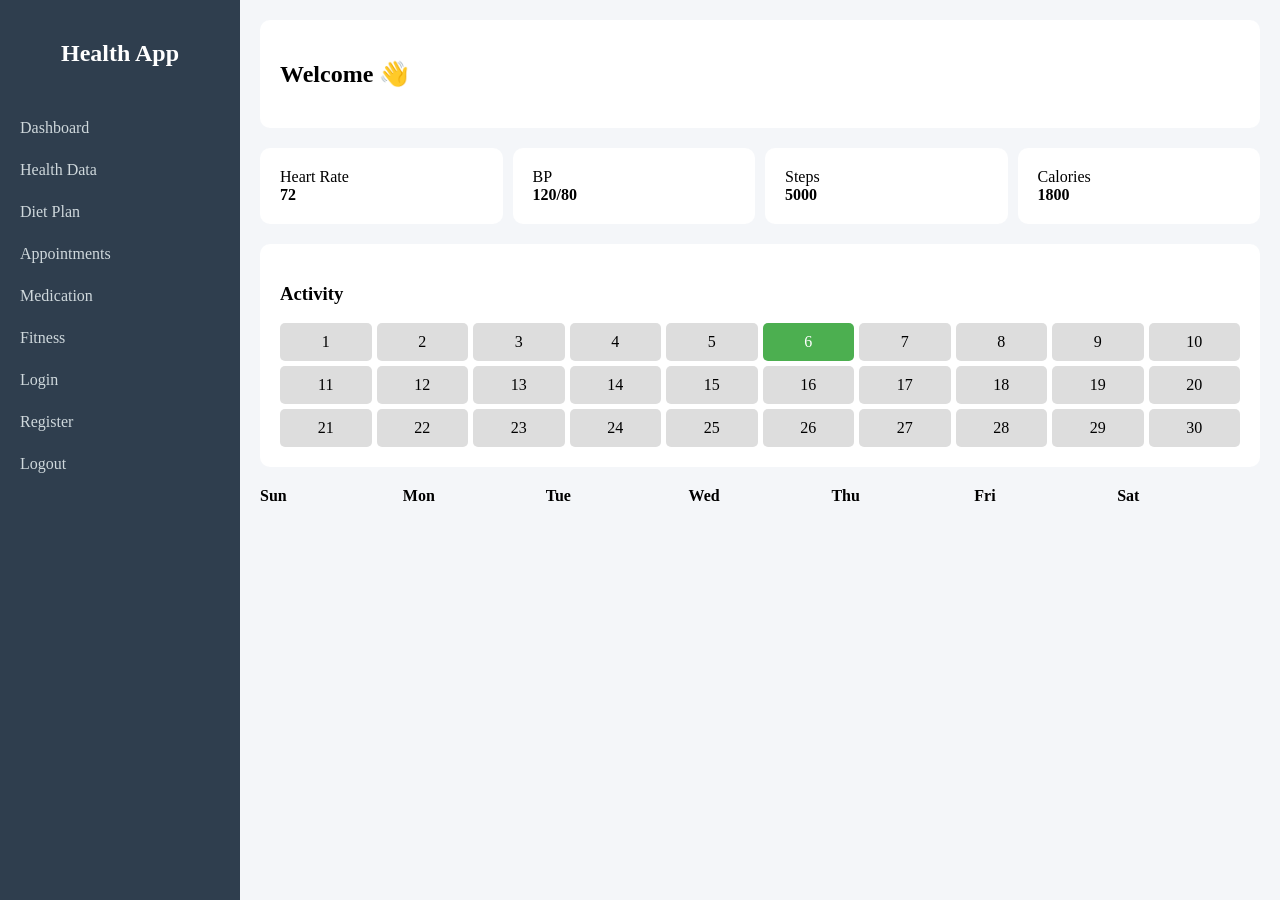
==== index.html @ e641af80 "Initial commit" ====
<!DOCTYPE html>
<html>
<head>
<meta charset="UTF-8">
<title>Health Dashboard</title>

<style>
body { margin:0; font-family:'Segoe UI'; }

/* SIDEBAR */
.sidebar {
    width:240px;
    height:100vh;
    background:#2f3e4e;
    position:fixed;
    color:white;
}

.sidebar h2 {
    text-align:center;
    padding:20px 0;
}

.sidebar a {
    display:block;
    padding:12px 20px;
    color:#cfd8dc;
    text-decoration:none;
}

.sidebar a:hover {
    background:#3e4f61;
}

/* MAIN AREA */
.main {
    margin-left:240px;
    height:100vh;
}

/* IFRAME */
iframe {
    width:100%;
    height:100%;
    border:none;
}
</style>

</head>

<body>

<!-- SIDEBAR -->
<div class="sidebar">
    <h2>Health App</h2>

    <a href="dashboard.jsp" target="frame">Dashboard</a>
    <a href="health.html" target="frame">Health Data</a>
    <a href="diet.html" target="frame">Diet Plan</a>
    <a href="appointment.html" target="frame">Appointments</a>
    <a href="medicine.html" target="frame">Medication</a>
    <a href="fitness.html" target="frame">Fitness</a>

    <a href="login.html" target="frame">Login</a>
    <a href="register.html" target="frame">Register</a>
    <a href="logout.jsp" target="frame">Logout</a>
</div>

<!-- MAIN CONTENT -->
<div class="main">
    <iframe name="frame" src="dashboard.html"></iframe>
</div>
</body>
</html>
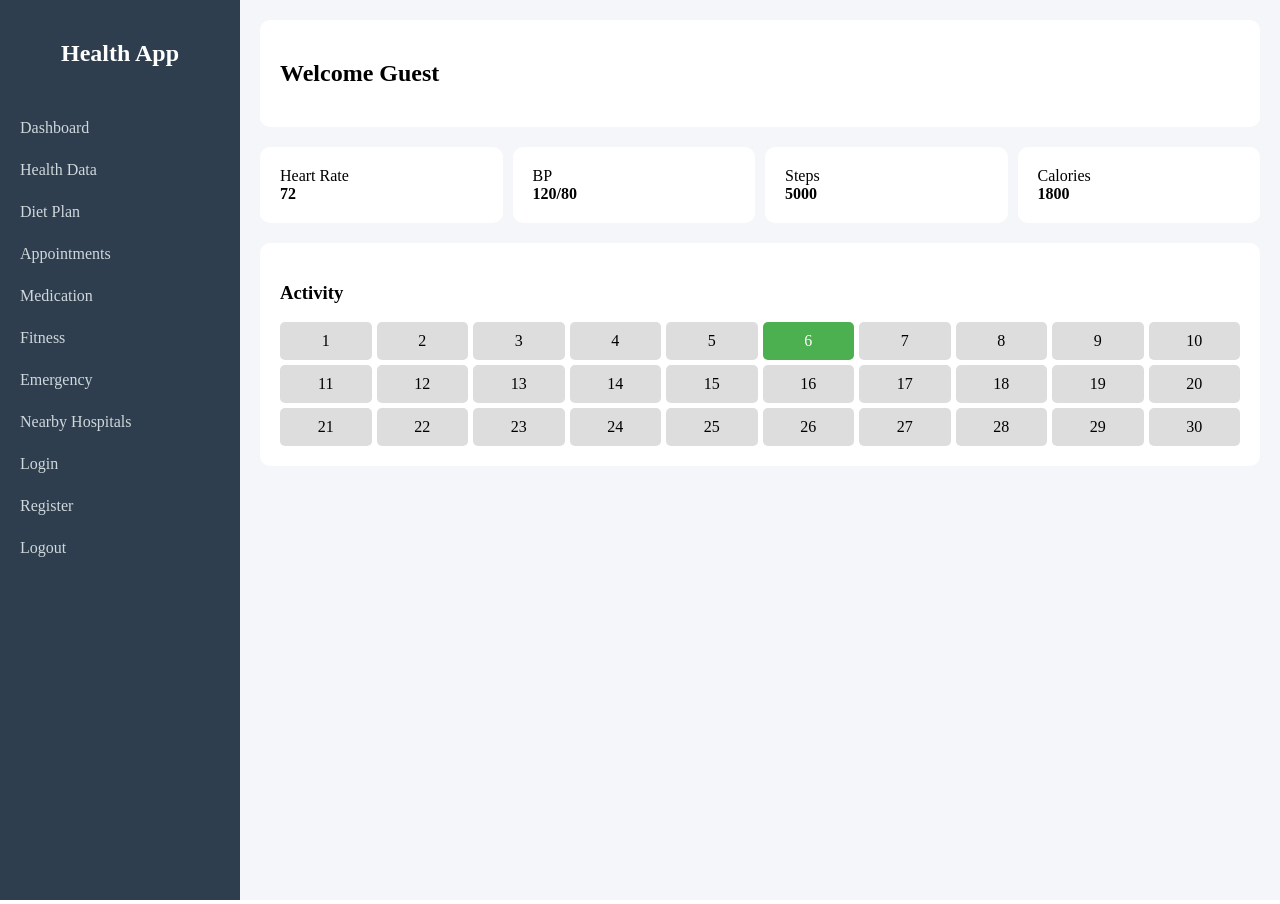
==== commit 68b2168b: "updated feature / fixed bug" ====
--- a/index.html
+++ b/index.html
@@ -60,7 +60,8 @@
     <a href="appointment.html" target="frame">Appointments</a>
     <a href="medicine.html" target="frame">Medication</a>
     <a href="fitness.html" target="frame">Fitness</a>
-
+    <a href="emergency.html" target="frame">Emergency</a>
+    <a href="hospitals.html" target="frame">Nearby Hospitals</a>
     <a href="login.html" target="frame">Login</a>
     <a href="register.html" target="frame">Register</a>
     <a href="logout.jsp" target="frame">Logout</a>
